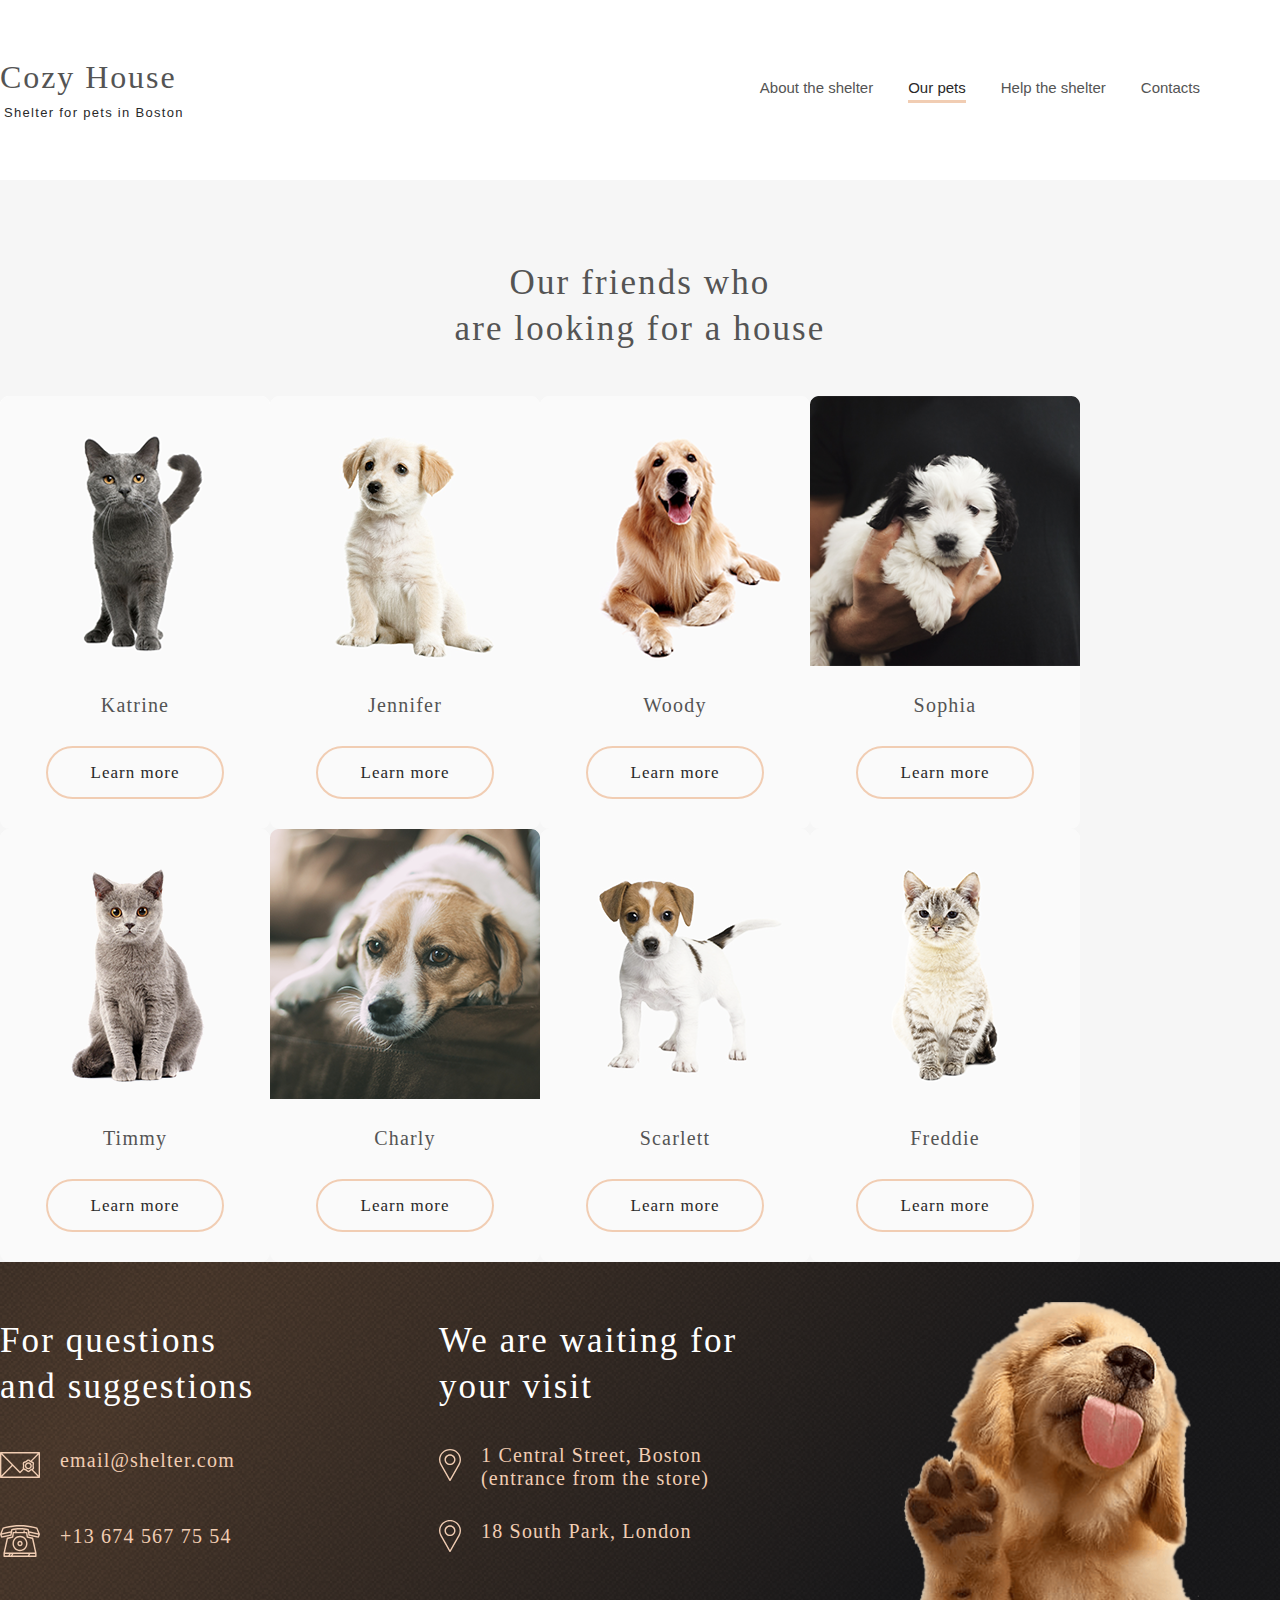
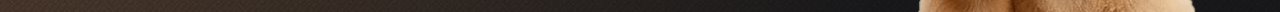
==== pets-page.html @ 22a15be4 "Merge pull request #4 from vladirim/shelter" ====
<!DOCTYPE html>
<html lang="en">
<head>
     <meta charset="UTF-8">
    <meta http-equiv="X-UA-Compatible" content="IE=edge">
    <meta name="viewport" content="width=device-width, initial-scale=1.0">
    <title>Our Pets</title>
    <link type="Image/x-icon" href="./img/icons/favicon.png" rel="icon">
    <link rel="stylesheet" href="css/pets-page/style.css">
</head>
<body>
    <header class="header">
        <div class="container">
            <div class="wrapper">
                <div class="header-container">
                    <a href="#" class="header-logo">
                        <h2 class="header-logo__title">Cozy House</h2>
                        <p class="header-logo__text">Shelter for pets in Boston</p>
                    </a>
                    <div class="header-nav">
                        <ul class="header-nav__list">
                            <li class="header-nav__item"><a class="header-nav__link" href="#about">About the shelter</a></li>
                            <li class="header-nav__item"><a class="header-nav__link active" href="#" >Our pets</a></li>
                            <li class="header-nav__item"><a class="header-nav__link" href="#help">Help the shelter</a></li>
                            <li class="header-nav__item"><a class="header-nav__link" href="#footer">Contacts</a></li>
                        </ul>
                    </div>
                </div>
            </div>
        </div>
    </header>

    <main class="main">
        <div class="container">
            <section class="our-pets">
                <div class="our-pets__title section__title">
                    Our friends who <br> are looking for a house
                </div>
                <div class="our-friends__cards">
                    <div class="cards-wrapper">
                        <div class="our-friends-card">
                            <div class="our-friends-card__picture">
                                <img src="./img/our-friends/01.png" class="card__img" alt="">
                            </div>
                            <div class="our-friends-card__title">Katrine</div>
                            <div class="our-friends-card__button"><a href="#" class="card-btn">Learn more</a></div>
                        </div>
                        <div class="our-friends-card">
                            <div class="our-friends-card__picture">
                                <img src="./img/our-friends/02.png" class="card__img" alt="">
                            </div>
                            <div class="our-friends-card__title">Jennifer</div>
                            <div class="our-friends-card__button"><a href="#" class="card-btn">Learn more</a></div>
                        </div>
                        <div class="our-friends-card">
                            <div class="our-friends-card__picture">
                                <img src="./img/our-friends/03.png" class="card__img" alt="">
                            </div>
                            <div class="our-friends-card__title">Woody</div>
                            <div class="our-friends-card__button"><a href="#" class="card-btn">Learn more</a></div>
                        </div>
                        <div class="our-friends-card">
                            <div class="our-friends-card__picture">
                                <img src="./img/our-friends/04.png" class="card__img" alt="">
                            </div>
                            <div class="our-friends-card__title">Sophia</div>
                            <div class="our-friends-card__button"><a href="#" class="card-btn">Learn more</a></div>
                        </div>
                        <div class="our-friends-card">
                            <div class="our-friends-card__picture">
                                <img src="./img/our-friends/05.png" class="card__img" alt="">
                            </div>
                            <div class="our-friends-card__title">Timmy</div>
                            <div class="our-friends-card__button"><a href="#" class="card-btn">Learn more</a></div>
                        </div>
                        <div class="our-friends-card">
                            <div class="our-friends-card__picture">
                                <img src="./img/our-friends/06.png" class="card__img" alt="">
                            </div>
                            <div class="our-friends-card__title">Charly</div>
                            <div class="our-friends-card__button"><a href="#" class="card-btn">Learn more</a></div>
                        </div>
                        <div class="our-friends-card">
                            <div class="our-friends-card__picture">
                                <img src="./img/our-friends/07.png" class="card__img" alt="">
                            </div>
                            <div class="our-friends-card__title">Scarlett</div>
                            <div class="our-friends-card__button"><a href="#" class="card-btn">Learn more</a></div>
                        </div>
                        <div class="our-friends-card">
                            <div class="our-friends-card__picture">
                                <img src="./img/our-friends/08.png" class="card__img" alt="">
                            </div>
                            <div class="our-friends-card__title">Freddie</div>
                            <div class="our-friends-card__button"><a href="#" class="card-btn">Learn more</a></div>
                        </div>
                    </div>
                </div>
            </section>
        </div>
    </main>

    <footer class="footer" id="footer">
        <div class="container">
            <div class="wrapper footer-wrapper">
                <div class="footer-columns">
                    <div class="footer-questions">
                        <div class="footer-questions__title footer-title">
                            For questions and suggestions
                        </div>
                        <div class="footer__email">
                            <a href="mailto:email@shelter.com" class="footer-link">email@shelter.com</a>
                        </div>
                        <div class="footer__tel">
                            <a href="tel:+136745677554" class="footer-link">+13 674 567 75 54</a>
                        </div>
                    </div>
                    <div class="footer-visit">
                        <div class="footer-visit__title footer-title">
                            We are waiting for your visit
                        </div>
                        <div class="footer__location">
                            <a class="footer-link" href="https://www.google.com/maps/place/Animal+Rescue+League+of+Boston/@42.3470525,-71.071958,17z/data=!3m1!4b1!4m6!3m5!1s0x89e37a7253479331:0x9ce9fc871d0907e8!8m2!3d42.3470486!4d-71.0697693!16s%2Fg%2F1q69v4kf_" target="_blank">1 Central Street, Boston (entrance from the store)</a>
                        </div>
                        <div class="footer__location">
                            <a class="footer-link" href="https://www.google.com/maps/place/Battersea+Dogs+and+Cats+Home/@51.4784472,-0.1470975,17z/data=!3m1!4b1!4m6!3m5!1s0x48760503d02b551f:0xbd2664f7d41c86a0!8m2!3d51.4784439!4d-0.1449088!16s%2Fg%2F1td04j71" target="_blank">18 South Park, London</a>
                        </div>
                    </div>
                    <div class="footer-picture">
                        <img src="./img/footer/footer-puppy.png" alt="">
                    </div>
                </div>
            </div>
        </div>
    </footer>
</body>
</html>
---- css/pets-page/style.css ----
* {
  padding: 0;
  margin: 0;
  border: 0;
}

*, *:before, *:after {
  -webkit-box-sizing: border-box;
  box-sizing: border-box;
}

:focus, :active {
  outline: none;
}

a:focus, a:active {
  outline: none;
}

nav, footer, header, aside, section {
  display: block;
}

html, body {
  height: 100%;
  width: 100%;
  margin: 0;
  padding: 0;
  min-width: 320;
  position: relative;
  color: #000;
  font-size: 100%;
  line-height: 1;
  font-size: 14px;
  font-family: "Georgia";
  -ms-text-size-adjust: 100%;
  -moz-text-size-adjust: 100%;
  -webkit-text-size-adjust: 100%;
}

input, button, textarea {
  font-family: "Georgia";
}

input::-ms-clear {
  display: none;
}

button {
  cursor: pointer;
}

button::-moz-focus-inner {
  padding: 0;
  border: 0;
}

a, a:visited {
  text-decoration: none;
}

a:hover {
  text-decoration: none;
}

ul li {
  list-style: none;
}

img {
  vertical-align: top;
}

h1, h2, h3, h4, h5, h6 {
  font-size: inherit;
  font-weight: 400;
}

.wrapper {
  width: 1200px;
  min-height: 100%;
  overflow: hidden;
}

.container {
  max-width: 1280px;
  margin: 0 auto;
  width: 100%;
}
@media (max-width: 767.98px) {
  .container {
    max-width: 750px;
  }
}
@media (max-width: 479.98px) {
  .container {
    max-width: none;
    padding: 0 10px;
  }
}

.header {
  padding: 60px 0px 60px 0px;
}

.header-container {
  display: -webkit-box;
  display: -ms-flexbox;
  display: flex;
  -webkit-box-pack: justify;
      -ms-flex-pack: justify;
          justify-content: space-between;
}

.header-logo:hover .header-logo__title {
  color: #F1CDB3;
}
.header-logo:hover .header-logo__text {
  color: #545454;
}

.header-logo__title {
  font-style: normal;
  font-weight: 400;
  font-size: 32px;
  line-height: 110%;
  letter-spacing: 0.06em;
  color: #545454;
  margin: 0px 0px 10px 0px;
}

.header-logo__text {
  font-family: "Arial";
  font-style: normal;
  font-weight: 400;
  font-size: 13px;
  line-height: 15px;
  letter-spacing: 0.1em;
  color: #292929;
  padding: 0px 0px 0px 4px;
}

.header-nav {
  padding: 16px 0px 0px 0px;
}

.header-nav__list {
  display: -webkit-box;
  display: -ms-flexbox;
  display: flex;
}

.header-nav__item {
  margin: 0px 35px 0px 0px;
}
.header-nav__item:last-child {
  margin: 0px 0px 0px 0px;
}

.header-nav__link {
  padding: 0px 0px 4px 0px;
  font-family: "Arial";
  font-style: normal;
  font-weight: 400;
  font-size: 15px;
  line-height: 24px;
  color: #545454;
  cursor: pointer;
}
.header-nav__link:hover {
  color: #292929;
}
.header-nav__link.active {
  color: #292929;
  border-bottom: 3px solid #F1CDB3;
}
.header-nav__link:active {
  color: #292929;
  border-bottom: 3px solid #F1CDB3;
}

.footer {
  background: url("../../img/footer/footer-background.png") no-repeat top;
  background-size: 100%;
}

.footer-columns {
  display: -webkit-box;
  display: -ms-flexbox;
  display: flex;
  padding: 40px 0px 0px 0px;
  -webkit-box-pack: justify;
      -ms-flex-pack: justify;
          justify-content: space-between;
}

.footer-questions {
  padding: 16px 0px 55px 0px;
  max-width: 280px;
}

.footer-title {
  font-size: 35px;
  line-height: 130%;
  letter-spacing: 0.06em;
  color: #FFFFFF;
  margin: 0px 0px 40px 0px;
}

.footer-visit__title {
  margin: 0px 0px 35px 0px;
}

.footer-link {
  font-size: 20px;
  line-height: 115%;
  letter-spacing: 0.06em;
  color: #F1CDB3;
}
.footer-link:hover {
  color: #FDDCC4;
}

.footer__email {
  background: url("../../img/footer/icons/01.svg") left no-repeat;
  padding: 0px 0px 0px 60px;
  margin: 0px 0px 44px 0px;
  height: 32px;
}

.footer__tel {
  background: url("../../img/footer/icons/02.svg") left no-repeat;
  padding: 0px 0px 0px 60px;
  height: 32px;
}

.footer-visit {
  padding: 16px 0px 55px 0px;
  max-width: 302px;
}

.footer__location {
  background: url("../../img/footer/icons/03.svg") left 5px no-repeat;
  padding: 0px 0px 0px 42px;
  margin: 0px 0px 30px 0px;
  cursor: pointer;
}
.footer__location:last-child {
  margin: 0px 0px 0px 0px;
  background: url("../../img/footer/icons/03.svg") left no-repeat;
  height: 32px;
}

.footer-picture {
  max-height: 310px;
}

.main {
  background: #F6F6F6;
}

.our-pets__title {
  text-align: center;
  padding: 80px 0px 45px 0px;
}

.section__title {
  font-style: normal;
  font-weight: 400;
  font-size: 35px;
  line-height: 130%;
  letter-spacing: 0.06em;
  color: #545454;
}

.cards-wrapper {
  display: -webkit-box;
  display: -ms-flexbox;
  display: flex;
  -ms-flex-wrap: wrap;
      flex-wrap: wrap;
}

.our-friends-card {
  background-color: #FAFAFA;
  border-radius: 9px;
  cursor: pointer;
}
.our-friends-card:hover {
  background-color: #FFFFFF;
}
.our-friends-card:hover .card-btn {
  background-color: #F1CDB3;
}

.our-friends-card__picture {
  margin: 0px 0px 28px 0px;
}

.our-friends-card__title {
  font-size: 20px;
  line-height: 23px;
  text-align: center;
  letter-spacing: 0.06em;
  color: #545454;
  padding: 0px 0px 45px 0px;
}

.our-friends-card__button {
  text-align: center;
  margin: 0px 0px 45px 0px;
}

.card-btn {
  font-size: 17px;
  line-height: 130%;
  letter-spacing: 0.06em;
  color: #292929;
  padding: 15px 42px;
  border: 2px solid #F1CDB3;
  border-radius: 100px;
}
.card-btn:hover {
  background-color: #F1CDB3;
}
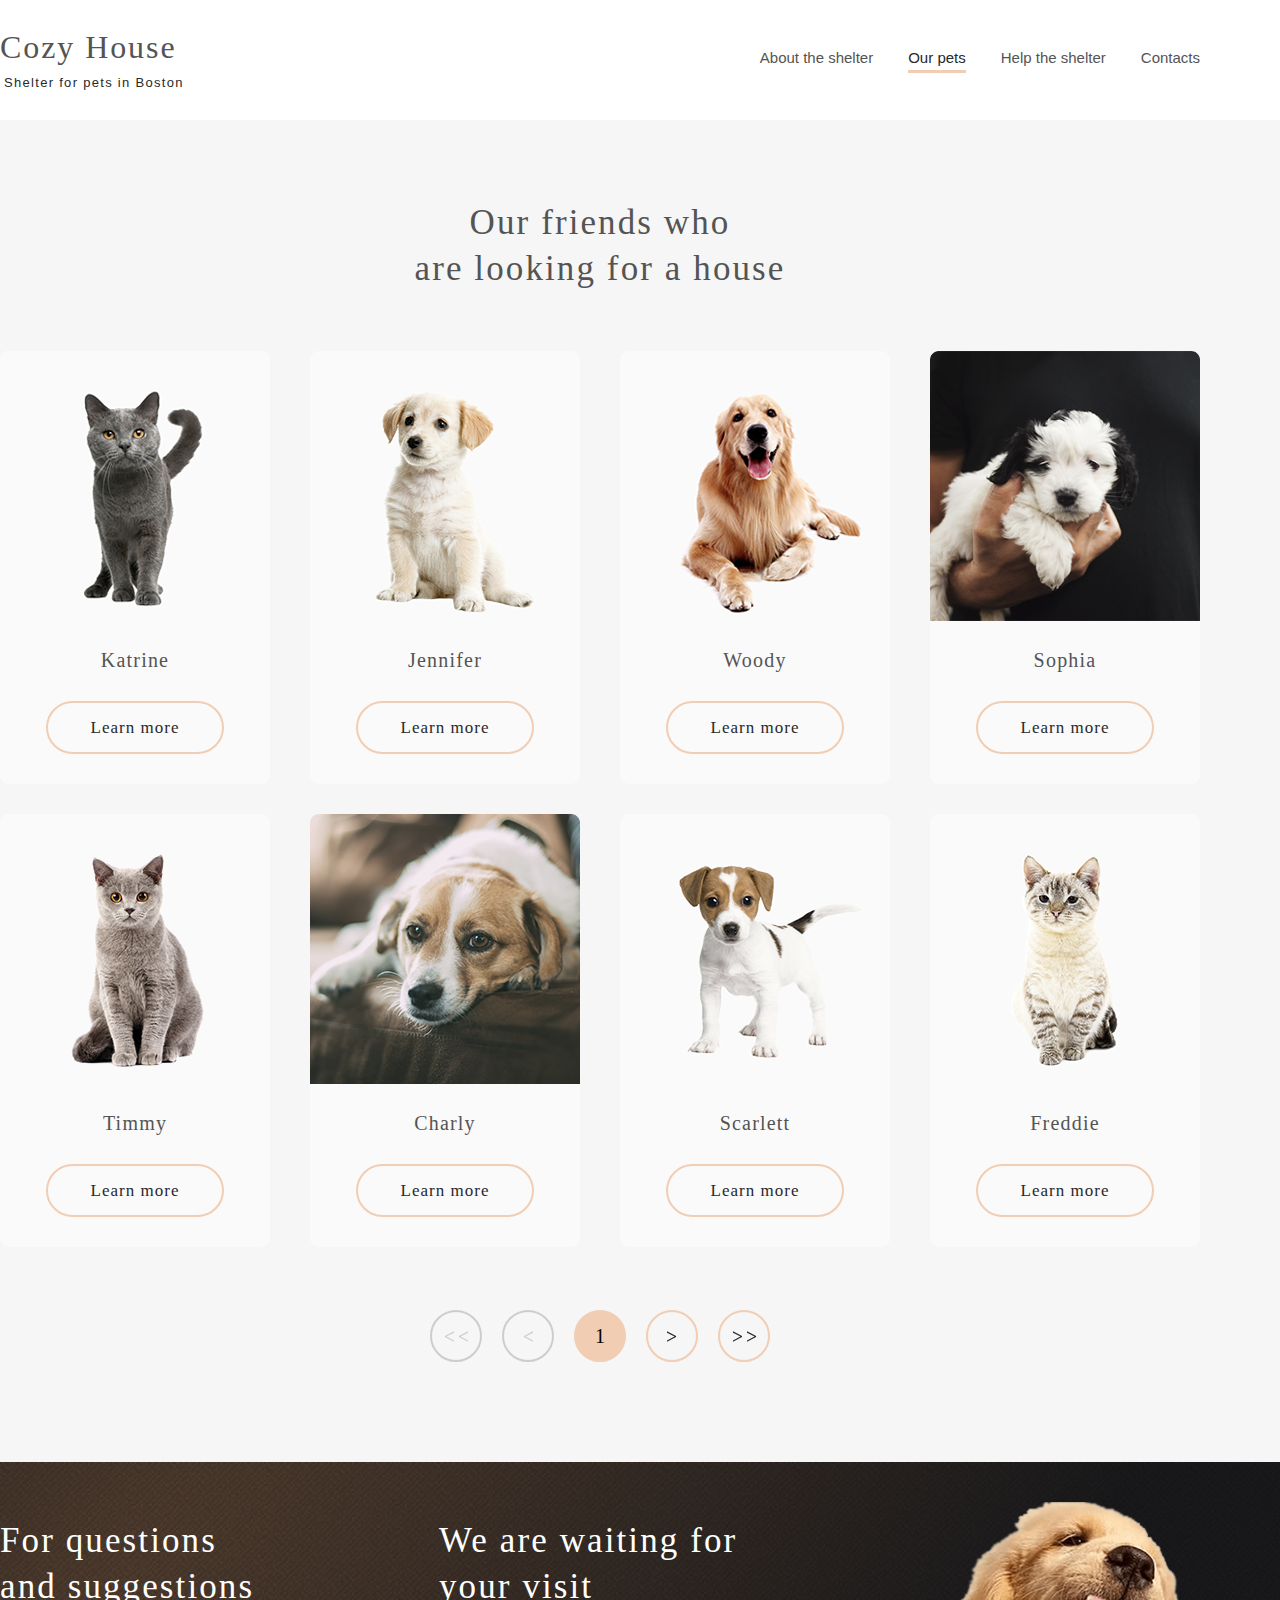
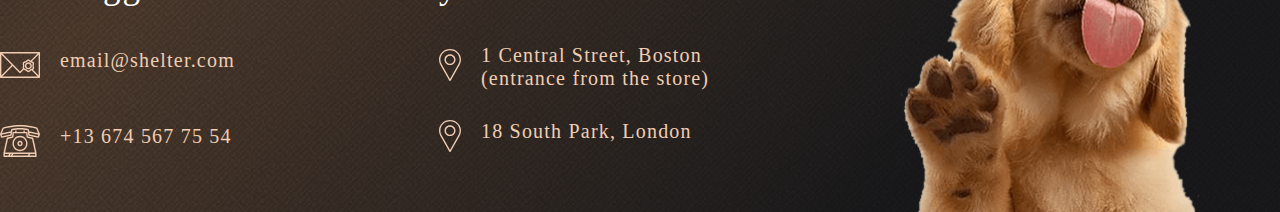
==== commit 14f9fd5d: "fix: fix cards in our-pets section + add buttons" ====
--- a/pets-page.html
+++ b/pets-page.html
@@ -13,15 +13,15 @@
         <div class="container">
             <div class="wrapper">
                 <div class="header-container">
-                    <a href="#" class="header-logo">
-                        <h2 class="header-logo__title">Cozy House</h2>
+                    <a href="./index.html" target="_blank" class="header-logo">
+                        <h1 class="header-logo__title">Cozy House</h1>
                         <p class="header-logo__text">Shelter for pets in Boston</p>
                     </a>
                     <div class="header-nav">
                         <ul class="header-nav__list">
-                            <li class="header-nav__item"><a class="header-nav__link" href="#about">About the shelter</a></li>
+                            <li class="header-nav__item"><a class="header-nav__link" href="./index.html" target="_blank">About the shelter</a></li>
                             <li class="header-nav__item"><a class="header-nav__link active" href="#" >Our pets</a></li>
-                            <li class="header-nav__item"><a class="header-nav__link" href="#help">Help the shelter</a></li>
+                            <li class="header-nav__item"><a class="header-nav__link" href="./index.html#help" target="_blank">Help the shelter</a></li>
                             <li class="header-nav__item"><a class="header-nav__link" href="#footer">Contacts</a></li>
                         </ul>
                     </div>
@@ -32,71 +32,90 @@
 
     <main class="main">
         <div class="container">
-            <section class="our-pets">
-                <div class="our-pets__title section__title">
-                    Our friends who <br> are looking for a house
-                </div>
-                <div class="our-friends__cards">
-                    <div class="cards-wrapper">
-                        <div class="our-friends-card">
-                            <div class="our-friends-card__picture">
-                                <img src="./img/our-friends/01.png" class="card__img" alt="">
+            <div class="wrapper">
+                <div class="our-pets">
+                    <div class="our-pets__title section__title">
+                        Our friends who <br> are looking for a house
+                    </div>
+                    <div class="our-friends__cards">
+                        <div class="cards-wrapper">
+                            <div class="our-friends-card">
+                                <div class="our-friends-card__picture">
+                                    <img src="./img/our-friends/01.png" class="card__img" alt="">
+                                </div>
+                                <div class="our-friends-card__title">Katrine</div>
+                                <div class="our-friends-card__button"><a href="#" class="card-btn">Learn more</a></div>
                             </div>
-                            <div class="our-friends-card__title">Katrine</div>
-                            <div class="our-friends-card__button"><a href="#" class="card-btn">Learn more</a></div>
-                        </div>
-                        <div class="our-friends-card">
-                            <div class="our-friends-card__picture">
-                                <img src="./img/our-friends/02.png" class="card__img" alt="">
+                            <div class="our-friends-card">
+                                <div class="our-friends-card__picture">
+                                    <img src="./img/our-friends/02.png" class="card__img" alt="">
+                                </div>
+                                <div class="our-friends-card__title">Jennifer</div>
+                                <div class="our-friends-card__button"><a href="#" class="card-btn">Learn more</a></div>
                             </div>
-                            <div class="our-friends-card__title">Jennifer</div>
-                            <div class="our-friends-card__button"><a href="#" class="card-btn">Learn more</a></div>
-                        </div>
-                        <div class="our-friends-card">
-                            <div class="our-friends-card__picture">
-                                <img src="./img/our-friends/03.png" class="card__img" alt="">
+                            <div class="our-friends-card">
+                                <div class="our-friends-card__picture">
+                                    <img src="./img/our-friends/03.png" class="card__img" alt="">
+                                </div>
+                                <div class="our-friends-card__title">Woody</div>
+                                <div class="our-friends-card__button"><a href="#" class="card-btn">Learn more</a></div>
                             </div>
-                            <div class="our-friends-card__title">Woody</div>
-                            <div class="our-friends-card__button"><a href="#" class="card-btn">Learn more</a></div>
-                        </div>
-                        <div class="our-friends-card">
-                            <div class="our-friends-card__picture">
-                                <img src="./img/our-friends/04.png" class="card__img" alt="">
+                            <div class="our-friends-card">
+                                <div class="our-friends-card__picture">
+                                    <img src="./img/our-friends/04.png" class="card__img" alt="">
+                                </div>
+                                <div class="our-friends-card__title">Sophia</div>
+                                <div class="our-friends-card__button"><a href="#" class="card-btn">Learn more</a></div>
                             </div>
-                            <div class="our-friends-card__title">Sophia</div>
-                            <div class="our-friends-card__button"><a href="#" class="card-btn">Learn more</a></div>
-                        </div>
-                        <div class="our-friends-card">
-                            <div class="our-friends-card__picture">
-                                <img src="./img/our-friends/05.png" class="card__img" alt="">
+                            <div class="our-friends-card">
+                                <div class="our-friends-card__picture">
+                                    <img src="./img/our-friends/05.png" class="card__img" alt="">
+                                </div>
+                                <div class="our-friends-card__title">Timmy</div>
+                                <div class="our-friends-card__button"><a href="#" class="card-btn">Learn more</a></div>
                             </div>
-                            <div class="our-friends-card__title">Timmy</div>
-                            <div class="our-friends-card__button"><a href="#" class="card-btn">Learn more</a></div>
-                        </div>
-                        <div class="our-friends-card">
-                            <div class="our-friends-card__picture">
-                                <img src="./img/our-friends/06.png" class="card__img" alt="">
+                            <div class="our-friends-card">
+                                <div class="our-friends-card__picture">
+                                    <img src="./img/our-friends/06.png" class="card__img" alt="">
+                                </div>
+                                <div class="our-friends-card__title">Charly</div>
+                                <div class="our-friends-card__button"><a href="#" class="card-btn">Learn more</a></div>
                             </div>
-                            <div class="our-friends-card__title">Charly</div>
-                            <div class="our-friends-card__button"><a href="#" class="card-btn">Learn more</a></div>
-                        </div>
-                        <div class="our-friends-card">
-                            <div class="our-friends-card__picture">
-                                <img src="./img/our-friends/07.png" class="card__img" alt="">
+                            <div class="our-friends-card">
+                                <div class="our-friends-card__picture">
+                                    <img src="./img/our-friends/07.png" class="card__img" alt="">
+                                </div>
+                                <div class="our-friends-card__title">Scarlett</div>
+                                <div class="our-friends-card__button"><a href="#" class="card-btn">Learn more</a></div>
                             </div>
-                            <div class="our-friends-card__title">Scarlett</div>
-                            <div class="our-friends-card__button"><a href="#" class="card-btn">Learn more</a></div>
-                        </div>
-                        <div class="our-friends-card">
-                            <div class="our-friends-card__picture">
-                                <img src="./img/our-friends/08.png" class="card__img" alt="">
+                            <div class="our-friends-card">
+                                <div class="our-friends-card__picture">
+                                    <img src="./img/our-friends/08.png" class="card__img" alt="">
+                                </div>
+                                <div class="our-friends-card__title">Freddie</div>
+                                <div class="our-friends-card__button"><a href="#" class="card-btn">Learn more</a></div>
                             </div>
-                            <div class="our-friends-card__title">Freddie</div>
-                            <div class="our-friends-card__button"><a href="#" class="card-btn">Learn more</a></div>
                         </div>
                     </div>
+                    <div class="arrow-container">
+                        <button class="arrow arrow-prev" disabled>
+                            <img src="./img/pets/icons/01.svg" alt="">
+                        </button>
+                        <button class="arrow arrow-prev" disabled>
+                            <img src="./img/pets/icons/02.svg" alt="">
+                        </button>
+                        <button class="arrow arrow-number">
+                            <p>1</p>
+                        </button>
+                        <button class="arrow arrow-next">
+                            <img src="./img/pets/icons/03.svg" alt="">
+                        </button>
+                        <button class="arrow arrow-next">
+                            <img src="./img/pets/icons/04.svg" alt="">
+                        </button>
+                    </div>
                 </div>
-            </section>
+            </div>
         </div>
     </main>
 
--- a/css/pets-page/style.css
+++ b/css/pets-page/style.css
@@ -29,6 +29,7 @@
   min-width: 320;
   position: relative;
   color: #000;
+  scroll-behavior: smooth;
   font-size: 100%;
   line-height: 1;
   font-size: 14px;
@@ -100,7 +101,7 @@
 }
 
 .header {
-  padding: 60px 0px 60px 0px;
+  padding: 30px 0px 30px 0px;
 }
 
 .header-container {
@@ -261,7 +262,7 @@
 
 .our-pets__title {
   text-align: center;
-  padding: 80px 0px 45px 0px;
+  padding: 80px 0px 60px 0px;
 }
 
 .section__title {
@@ -279,11 +280,15 @@
   display: flex;
   -ms-flex-wrap: wrap;
       flex-wrap: wrap;
+  -webkit-box-pack: justify;
+      -ms-flex-pack: justify;
+          justify-content: space-between;
 }
 
 .our-friends-card {
   background-color: #FAFAFA;
   border-radius: 9px;
+  margin: 0px 0px 30px 0px;
   cursor: pointer;
 }
 .our-friends-card:hover {
@@ -322,4 +327,54 @@
 }
 .card-btn:hover {
   background-color: #F1CDB3;
+}
+
+.arrow-container {
+  display: -webkit-box;
+  display: -ms-flexbox;
+  display: flex;
+  -webkit-box-pack: center;
+      -ms-flex-pack: center;
+          justify-content: center;
+  padding: 33px 0px 100px 0px;
+}
+
+.arrow {
+  display: -webkit-box;
+  display: -ms-flexbox;
+  display: flex;
+  -webkit-box-pack: center;
+      -ms-flex-pack: center;
+          justify-content: center;
+  -webkit-box-align: center;
+      -ms-flex-align: center;
+          align-items: center;
+  width: 52px;
+  height: 52px;
+  background-color: #F6F6F6;
+  border-radius: 50%;
+  border: 2px solid #F1CDB3;
+  cursor: pointer;
+  margin: 0px 20px 0px 0px;
+}
+.arrow:hover {
+  background-color: #F1CDB3;
+}
+.arrow:last-child {
+  margin: 0px 0px 0px 0px;
+}
+
+.arrow-prev {
+  border: 2px solid #CDCDCD;
+}
+.arrow-prev:hover {
+  background-color: #F6F6F6;
+}
+
+.arrow-number {
+  background-color: #F1CDB3;
+  font-size: 20px;
+}
+.arrow-number:hover {
+  color: #F6F6F6;
 }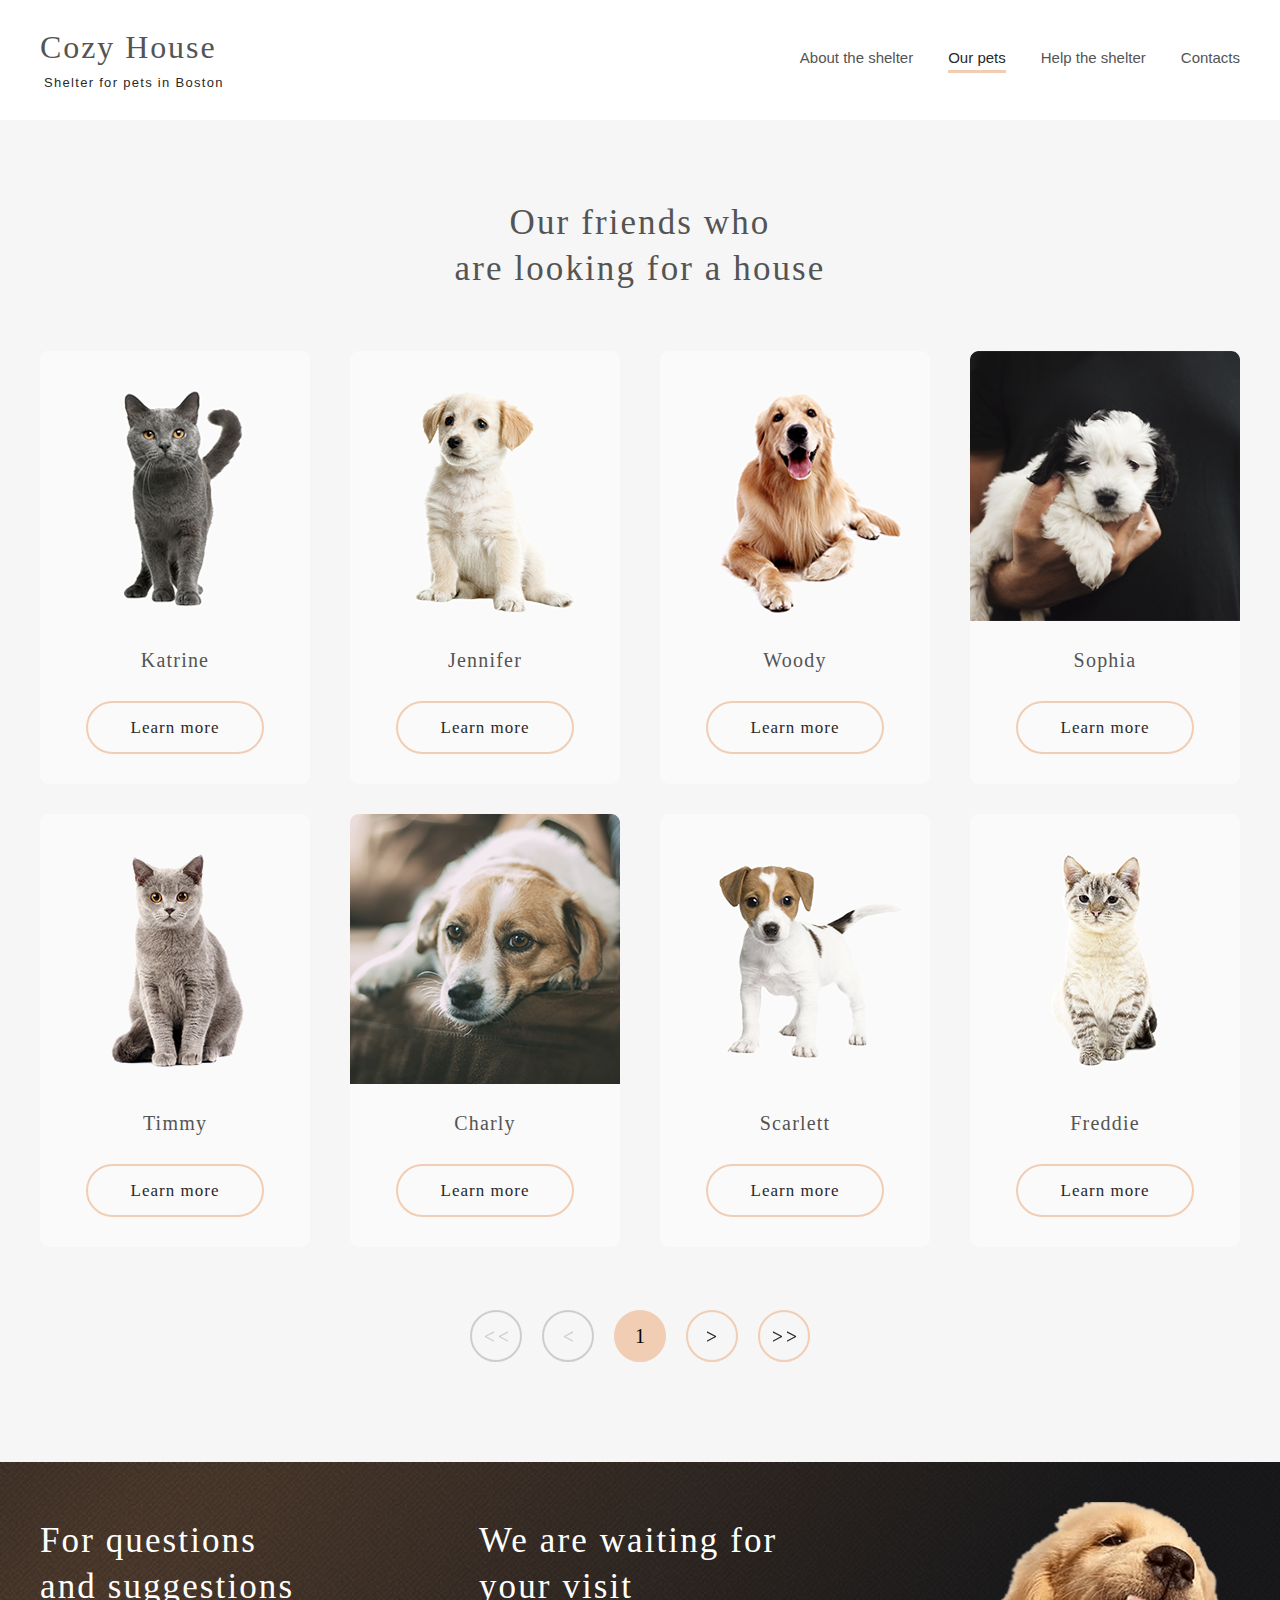
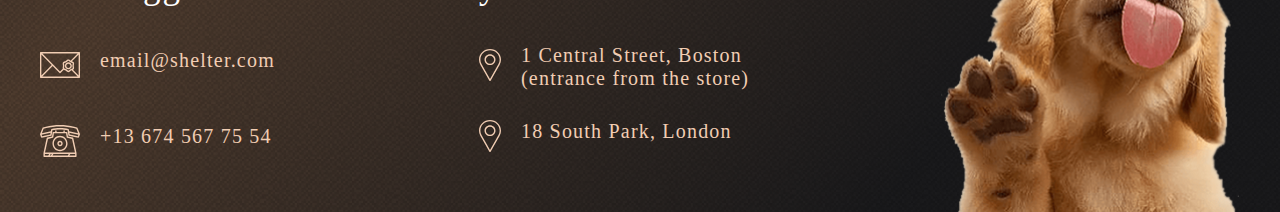
==== commit 48aa183f: "Merge f27f6ca16b18d9d505f418b51ed4f04f2395e24a into 845429445eb5628872cc865e2bdddff8ef1593c4" ====
--- a/pets-page.html
+++ b/pets-page.html
@@ -19,7 +19,7 @@
                     </a>
                     <div class="header-nav">
                         <ul class="header-nav__list">
-                            <li class="header-nav__item"><a class="header-nav__link" href="./index.html" target="_blank">About the shelter</a></li>
+                            <li class="header-nav__item"><a class="header-nav__link" href="./index.html">About the shelter</a></li>
                             <li class="header-nav__item"><a class="header-nav__link active" href="#" >Our pets</a></li>
                             <li class="header-nav__item"><a class="header-nav__link" href="./index.html#help" target="_blank">Help the shelter</a></li>
                             <li class="header-nav__item"><a class="header-nav__link" href="#footer">Contacts</a></li>
@@ -105,7 +105,7 @@
                             <img src="./img/pets/icons/02.svg" alt="">
                         </button>
                         <button class="arrow arrow-number">
-                            <p>1</p>
+                            1
                         </button>
                         <button class="arrow arrow-next">
                             <img src="./img/pets/icons/03.svg" alt="">
--- a/css/pets-page/style.css
+++ b/css/pets-page/style.css
@@ -79,6 +79,7 @@
 
 .wrapper {
   width: 1200px;
+  margin: 0 auto;
   min-height: 100%;
   overflow: hidden;
 }
@@ -128,6 +129,8 @@
   letter-spacing: 0.06em;
   color: #545454;
   margin: 0px 0px 10px 0px;
+  -webkit-transition: 0.3s;
+  transition: 0.3s;
 }
 
 .header-logo__text {
@@ -139,6 +142,8 @@
   letter-spacing: 0.1em;
   color: #292929;
   padding: 0px 0px 0px 4px;
+  -webkit-transition: 0.3s;
+  transition: 0.3s;
 }
 
 .header-nav {
@@ -167,6 +172,8 @@
   line-height: 24px;
   color: #545454;
   cursor: pointer;
+  -webkit-transition: 0.3s;
+  transition: 0.3s;
 }
 .header-nav__link:hover {
   color: #292929;
@@ -217,6 +224,8 @@
   line-height: 115%;
   letter-spacing: 0.06em;
   color: #F1CDB3;
+  -webkit-transition: 0.3s;
+  transition: 0.3s;
 }
 .footer-link:hover {
   color: #FDDCC4;
@@ -290,9 +299,13 @@
   border-radius: 9px;
   margin: 0px 0px 30px 0px;
   cursor: pointer;
+  -webkit-transition: 0.3s;
+  transition: 0.3s;
 }
 .our-friends-card:hover {
   background-color: #FFFFFF;
+  -webkit-box-shadow: 0px 2px 35px 14px rgba(13, 13, 13, 0.04);
+          box-shadow: 0px 2px 35px 14px rgba(13, 13, 13, 0.04);
 }
 .our-friends-card:hover .card-btn {
   background-color: #F1CDB3;
@@ -324,6 +337,8 @@
   padding: 15px 42px;
   border: 2px solid #F1CDB3;
   border-radius: 100px;
+  -webkit-transition: 0.3s;
+  transition: 0.3s;
 }
 .card-btn:hover {
   background-color: #F1CDB3;
@@ -355,6 +370,8 @@
   border-radius: 50%;
   border: 2px solid #F1CDB3;
   cursor: pointer;
+  -webkit-transition: 0.3s;
+  transition: 0.3s;
   margin: 0px 20px 0px 0px;
 }
 .arrow:hover {
@@ -366,6 +383,7 @@
 
 .arrow-prev {
   border: 2px solid #CDCDCD;
+  pointer-events: none;
 }
 .arrow-prev:hover {
   background-color: #F6F6F6;
